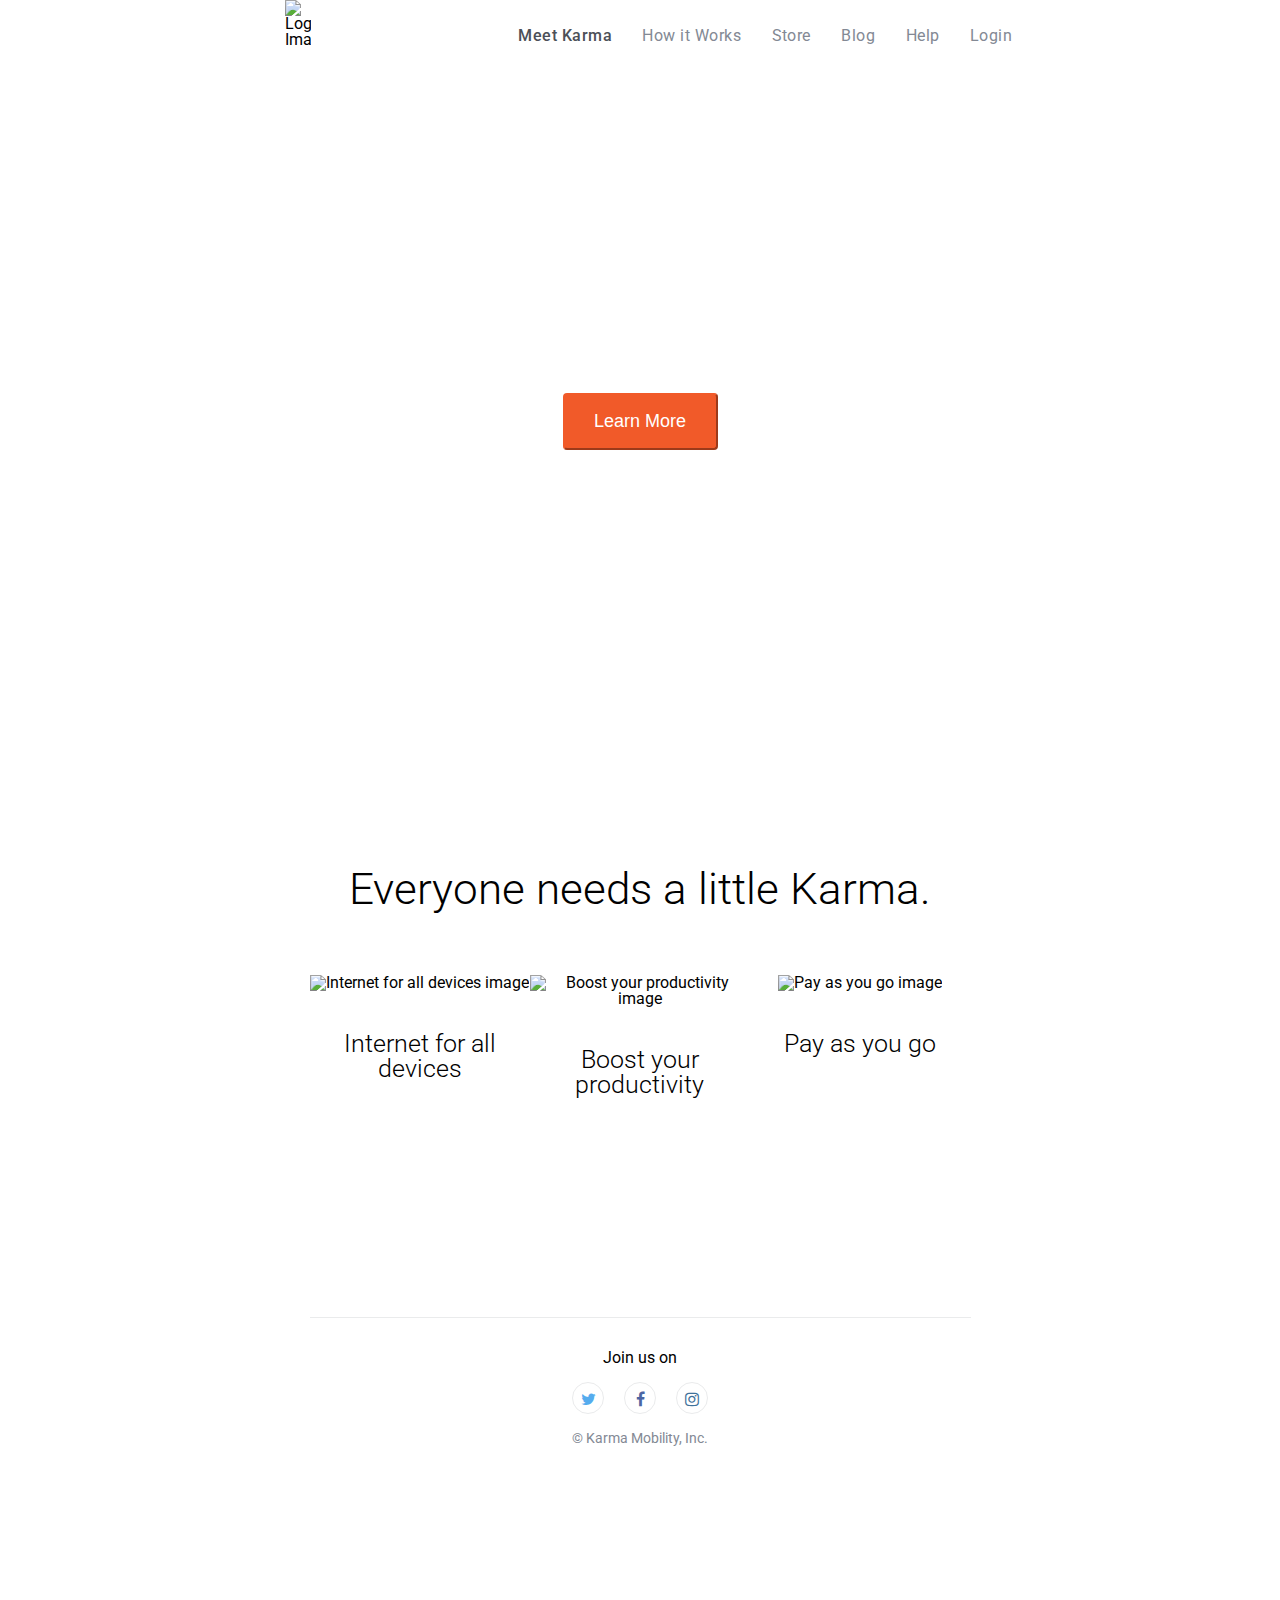
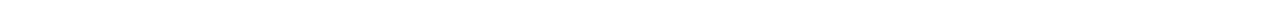
==== index.html @ 93aab4ff "pushed project" ====
<!DOCTYPE html>
<html lang="en">
<head>
	<meta charset="UTF-8">
	<title>Karma</title>
  <link href="http://maxcdn.bootstrapcdn.com/font-awesome/4.2.0/css/font-awesome.min.css" rel="stylesheet">
	<link rel="stylesheet" href="reset.css">
	<link rel="stylesheet" href="style.css">
	<link href='http://fonts.googleapis.com/css?family=Roboto:400,500,300' rel='stylesheet' type='text/css'>
  <link rel="shortcut icon" type="image/x-icon"  href="favicon_karma.ico">
</head>
<body>
	<nav class="top-navigation">
		<div class="content">
			<img class="logo" src="images/karma-logo.svg" alt="Logo Image" width="26px"
			style="height: 70px;" />
			<ul class="links">
				<li class="active"><a>Meet Karma</a></li>
				<li><a>How it Works</a></li>
				<li><a>Store</a></li>
				<li><a>Blog</a></li>
				<li><a>Help</a></li>
				<li><a>Login</a></li>
			</ul>
		</div>
	</nav>
	<section class="introduction">
  		<h1 class="intro">Introducing Karma</h1>
  		<h3 class="wifi">Bring WiFi with you, everywhere you go.</h3>
      <button class="big-button">Learn More</button>
  </section>
  <section class="cases">
    <div class="content">
      <h2>Everyone needs a little Karma.</h2>
      <ul class="devices">
        <li>
          <img width="127px" height="127px" src="images/icon-devices.svg" alt="Internet for all devices image">
          <div class="caption">
            <h3>
              Internet for all devices
            </h3>
          </div>
        </li><!--
        --><li>
          <img width="127px" height="127px" src="images/icon-coffee.svg" alt="Boost your productivity image">
          <div class="caption">
            <h3>
              Boost your productivity
            </h3>
          </div>
        </li><!--
        --><li>
          <img width="127px" height="127px" src="images/icon-refill.svg" alt="Pay as you go image">
          <h3>
            Pay as you go
          </h3>
        </li>
      </ul>
    </div>
  </section>
  <section class="social">
    <div class="content">
      <hr />
      <h5>
        Join us on
      </h5>
      <ul class="icons">
        <li class="twitter">
          <i class="fa fa-twitter"></i>
        </li>
        <li class="facebook">
          <i class="fa fa-facebook"></i>
        </li>
        <li class="instagram">
          <i class="fa fa-instagram"></i>
        </li>
      </ul>
      <span class="copy">
        © Karma Mobility, Inc.
      </span>
    </div>
  </section>
    </div>
    

	
</body>
</html>
---- style.css ----
.content {
  padding: 0px 15px;
}
body {
  font-family: 'roboto', sans-serif;
  -webkit-font-smoothing: antialiased;
}

/* Navigation Section */
.top-navigation {
  background-color: #fff;
  position: fixed;
  width: 100%;
  z-index: 9999;
}
.top-navigation > .content {
  height: 70px;
  width: 900px;
  margin: 0 auto;
}
.logo {
  float: left;
  margin-left: 5em;
  margin-right: 12em;
}
.top-navigation .links > li {
  float: left;
  display: inline-block;
  padding: 1.75em 0.95em;
  font-size: 16px; 
  color: #838994; 
  letter-spacing: 0.03em;
  -webkit-font-smoothing: antialiased;
}
.top-navigation .links > .active {
  color: #4c5058;
  font-weight: 500;
}
a:link, a:visited {
  text-decoration: none;
}
.top-navigation .links > li a:link, a:visited {
  color: inherit;
  text-decoration: none;
}
.top-navigation .links > li a:hover{
  cursor: pointer;
  color: #333333;
}

/*introduction section*/
.introduction {
  background: url(css/../images/first-background-copy.jpg);
  background-position: center bottom;
  background-repeat: no-repeat;
  background-size: cover; 
  height: 45.938rem;
}
h1.intro {
  padding-top: 17.5rem;
  font-size: 3.125rem;
}
h3.wifi {
  margin-top: 1.25rem;
  font-size: 1.563rem;
}
.introduction {
  color: white;
  text-align: center;
  font-weight: 350;
  font-family: roboto, sans-serif;
  
}
.big-button {
  width: 9.688rem;
  background-color: #f15a29;
  border-color: #f15a29;
  text-shadow: none;
  border-radius: 4px;
  padding: 1rem 1.5rem;
  font-size: 1.125rem;
  margin-top: 1em;
  color: white;
}
button:hover {
  cursor: pointer;
  background-color:#CC3E23;
  border-color: #CC3E23;
}
/*icons section*/
.cases {
  background-color: white;
  overflow: hidden;
  padding-bottom: 5rem;
  max-width: 691px;
  margin: auto;
  height: 550px;
}
.cases h2,
.cases h3 {
  font-size: 2.75rem;
  margin-top: 3em;
  font-weight: 300;
  text-align: center;

}
.cases .devices > li {
  width: 33.33333%;
  float: left;
  text-align: center;
  padding-top: 4em;
  max-width: 231px;
}
.cases .devices h3 {
  font-weight: 300;
  font-size: 1.563rem;
  margin: 2.5rem 0px 1.875rem;
}

/*Footer Section*/
.social .content {
  max-width: 691px;
  text-align: center;
  margin: auto;
  height: 305px;
}
hr {
  border: 0;
  border-top: 1px solid #eaebec;
  margin: 2em 0;
}
.icons > li {
  border: 1px solid #eaebec;
  display: inline-block;
  margin: 16px 8px;
  height: 2em;
  width: 2em;
  padding: 8px;
  text-align: center;
  border-radius: 50%;
 } 
.icons > li:hover {
  cursor: pointer;
}
.social .twitter {
  color: #55acee;
}
.social .facebook {
  color: #4c66a4;
}
.social .instagram {
  color: #3f729b;
}
span.copy {
  color: #838994;
  font-size: 14px;
}
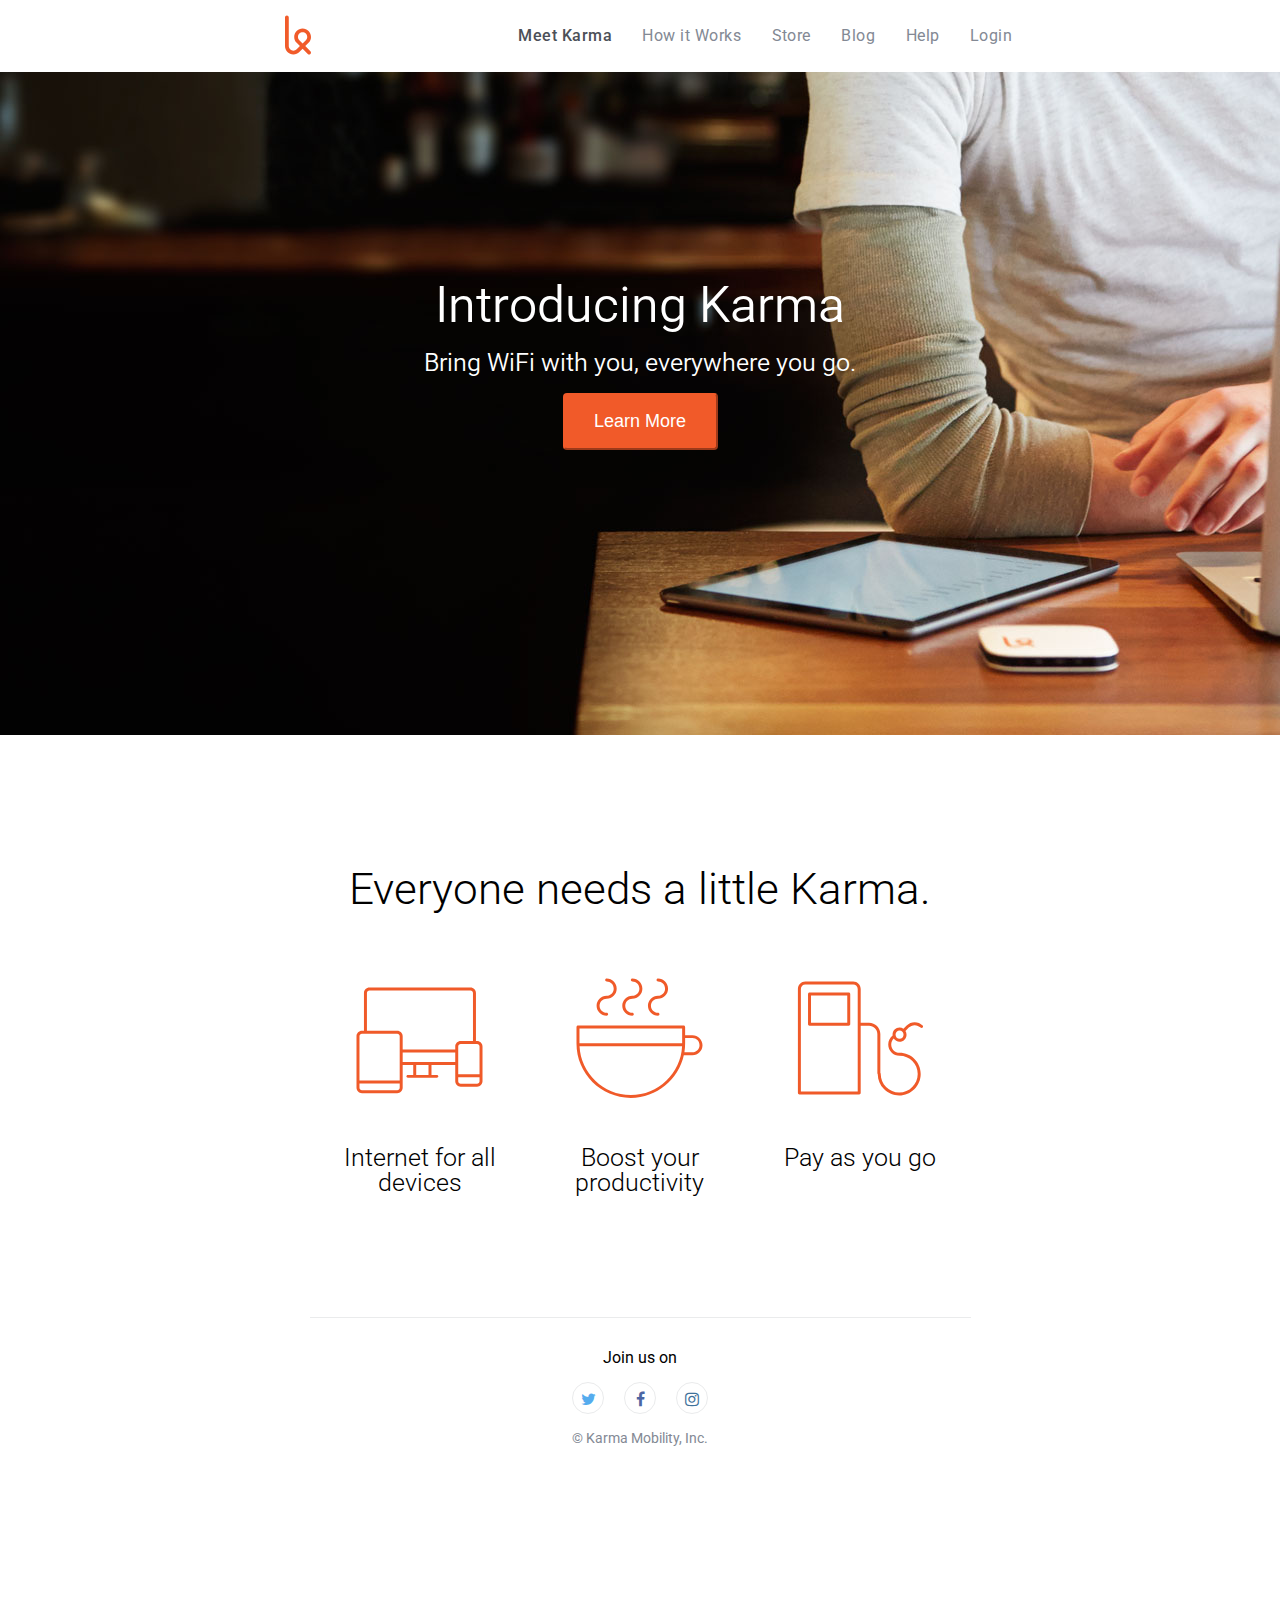
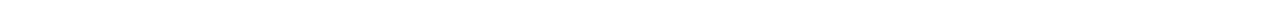
==== commit d67ca3b5: "fixed images" ====
--- a/index.html
+++ b/index.html
@@ -3,10 +3,10 @@
 <head>
 	<meta charset="UTF-8">
 	<title>Karma</title>
-  <link href="http://maxcdn.bootstrapcdn.com/font-awesome/4.2.0/css/font-awesome.min.css" rel="stylesheet">
+  <link href="https://maxcdn.bootstrapcdn.com/font-awesome/4.2.0/css/font-awesome.min.css" rel="stylesheet">
 	<link rel="stylesheet" href="reset.css">
 	<link rel="stylesheet" href="style.css">
-	<link href='http://fonts.googleapis.com/css?family=Roboto:400,500,300' rel='stylesheet' type='text/css'>
+	<link href='https://fonts.googleapis.com/css?family=Roboto:400,500,300' rel='stylesheet' type='text/css'>
   <link rel="shortcut icon" type="image/x-icon"  href="favicon_karma.ico">
 </head>
 <body>
@@ -81,7 +81,7 @@
     </div>
   </section>
     </div>
-    
+
 
 	
 </body>
--- a/style.css
+++ b/style.css
@@ -50,7 +50,7 @@
 
 /*introduction section*/
 .introduction {
-  background: url(css/../images/first-background-copy.jpg);
+  background: url(images/first-background.jpg);
   background-position: center bottom;
   background-repeat: no-repeat;
   background-size: cover; 
